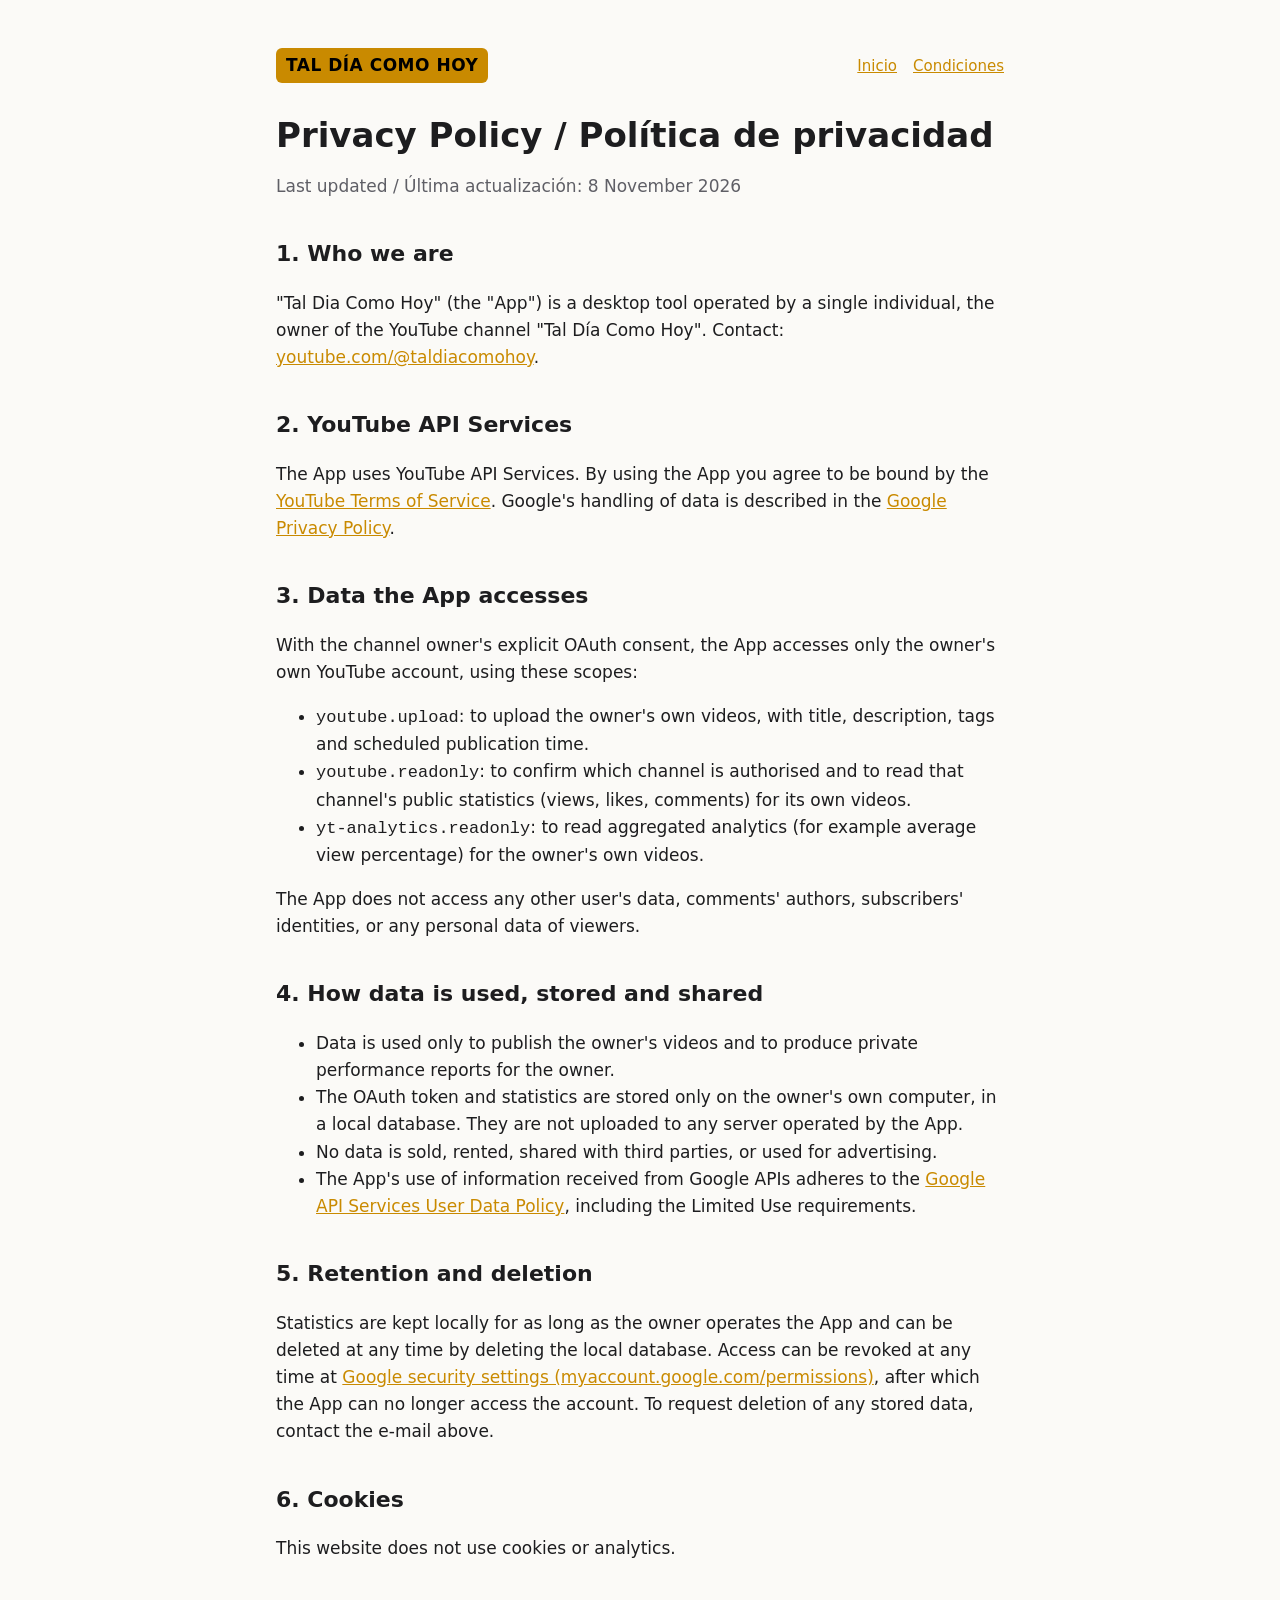
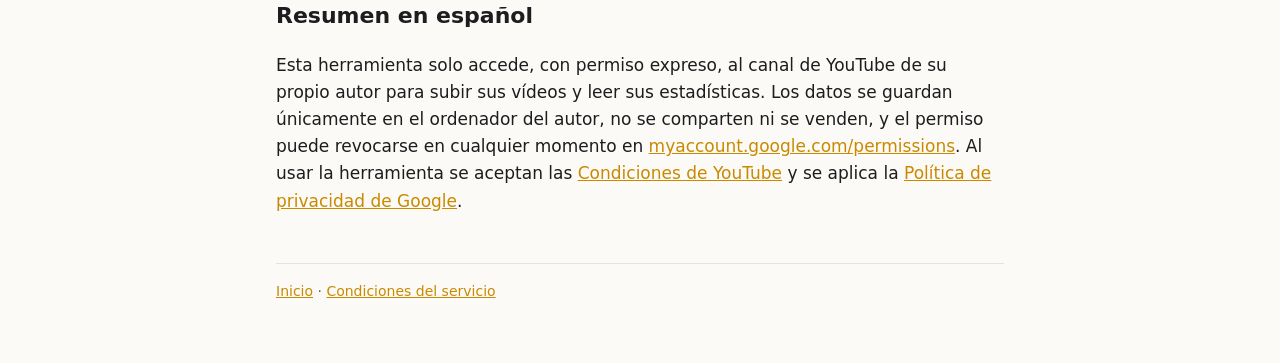
==== privacy.html @ f0731b88 "Add files via upload" ====
<!doctype html>
<html lang="es">
<head>
<meta charset="utf-8">
<meta name="viewport" content="width=device-width, initial-scale=1">
<title>Privacy Policy · Tal Día Como Hoy</title>
<link rel="stylesheet" href="style.css">
</head>
<body>
<main>
  <header><span class="badge">TAL DÍA COMO HOY</span>
    <nav><a href="index.html">Inicio</a><a href="terms.html">Condiciones</a></nav></header>

  <h1>Privacy Policy / Política de privacidad</h1>
  <p class="muted">Last updated / Última actualización: 8 November 2026</p>

  <h2>1. Who we are</h2>
  <p>"Tal Dia Como Hoy" (the "App") is a desktop tool operated by a single individual, the owner of the YouTube channel
    "Tal Día Como Hoy". Contact: <a href="https://www.youtube.com/channel/UC7yAxBQmrcYZxwEelT-Y1Kg">youtube.com/@taldiacomohoy</a>.</p>

  <h2>2. YouTube API Services</h2>
  <p>The App uses YouTube API Services. By using the App you agree to be bound by the
    <a href="https://www.youtube.com/t/terms">YouTube Terms of Service</a>. Google's handling of data is described in the
    <a href="https://policies.google.com/privacy">Google Privacy Policy</a>.</p>

  <h2>3. Data the App accesses</h2>
  <p>With the channel owner's explicit OAuth consent, the App accesses only the owner's own YouTube account, using these scopes:</p>
  <ul>
    <li><code>youtube.upload</code>: to upload the owner's own videos, with title, description, tags and scheduled publication time.</li>
    <li><code>youtube.readonly</code>: to confirm which channel is authorised and to read that channel's public statistics (views, likes, comments) for its own videos.</li>
    <li><code>yt-analytics.readonly</code>: to read aggregated analytics (for example average view percentage) for the owner's own videos.</li>
  </ul>
  <p>The App does not access any other user's data, comments' authors, subscribers' identities, or any personal data of viewers.</p>

  <h2>4. How data is used, stored and shared</h2>
  <ul>
    <li>Data is used only to publish the owner's videos and to produce private performance reports for the owner.</li>
    <li>The OAuth token and statistics are stored only on the owner's own computer, in a local database. They are not uploaded to any server operated by the App.</li>
    <li>No data is sold, rented, shared with third parties, or used for advertising.</li>
    <li>The App's use of information received from Google APIs adheres to the
      <a href="https://developers.google.com/terms/api-services-user-data-policy">Google API Services User Data Policy</a>,
      including the Limited Use requirements.</li>
  </ul>

  <h2>5. Retention and deletion</h2>
  <p>Statistics are kept locally for as long as the owner operates the App and can be deleted at any time by deleting the local
    database. Access can be revoked at any time at
    <a href="https://myaccount.google.com/permissions">Google security settings (myaccount.google.com/permissions)</a>,
    after which the App can no longer access the account. To request deletion of any stored data, contact the e-mail above.</p>

  <h2>6. Cookies</h2>
  <p>This website does not use cookies or analytics.</p>

  <h2>Resumen en español</h2>
  <p>Esta herramienta solo accede, con permiso expreso, al canal de YouTube de su propio autor para subir sus vídeos y leer
    sus estadísticas. Los datos se guardan únicamente en el ordenador del autor, no se comparten ni se venden, y el permiso
    puede revocarse en cualquier momento en <a href="https://myaccount.google.com/permissions">myaccount.google.com/permissions</a>.
    Al usar la herramienta se aceptan las <a href="https://www.youtube.com/t/terms">Condiciones de YouTube</a> y se aplica la
    <a href="https://policies.google.com/privacy">Política de privacidad de Google</a>.</p>

  <footer><a href="index.html">Inicio</a> · <a href="terms.html">Condiciones del servicio</a></footer>
</main>
</body>
</html>
---- style.css ----
:root { --bg: #fbfaf7; --fg: #1d1d1f; --muted: #5f5f66; --accent: #c98a00; --card: #ffffff; --line: #e6e3dc; }
@media (prefers-color-scheme: dark) { :root { --bg: #141416; --fg: #f2f2f2; --muted: #a9a9b2; --accent: #ffc83d; --card: #1d1d20; --line: #2c2c31; } }
* { box-sizing: border-box; }
body { margin: 0; background: var(--bg); color: var(--fg); font: 17px/1.6 system-ui, -apple-system, "Segoe UI", Roboto, sans-serif; }
main { max-width: 760px; margin: 0 auto; padding: 48px 16px 64px; }
header { display: flex; gap: 12px; align-items: center; margin-bottom: 32px; }
.badge { background: var(--accent); color: #000; font-weight: 800; padding: 4px 10px; border-radius: 6px; letter-spacing: .5px; }
nav { margin-left: auto; display: flex; gap: 16px; font-size: 15px; }
a { color: var(--accent); }
h1 { font-size: 34px; line-height: 1.2; margin: 0 0 8px; }
h2 { font-size: 22px; margin-top: 36px; }
.muted { color: var(--muted); }
.card { background: var(--card); border: 1px solid var(--line); border-radius: 12px; padding: 20px; margin: 20px 0; }
footer { margin-top: 48px; padding-top: 16px; border-top: 1px solid var(--line); font-size: 14px; color: var(--muted); }
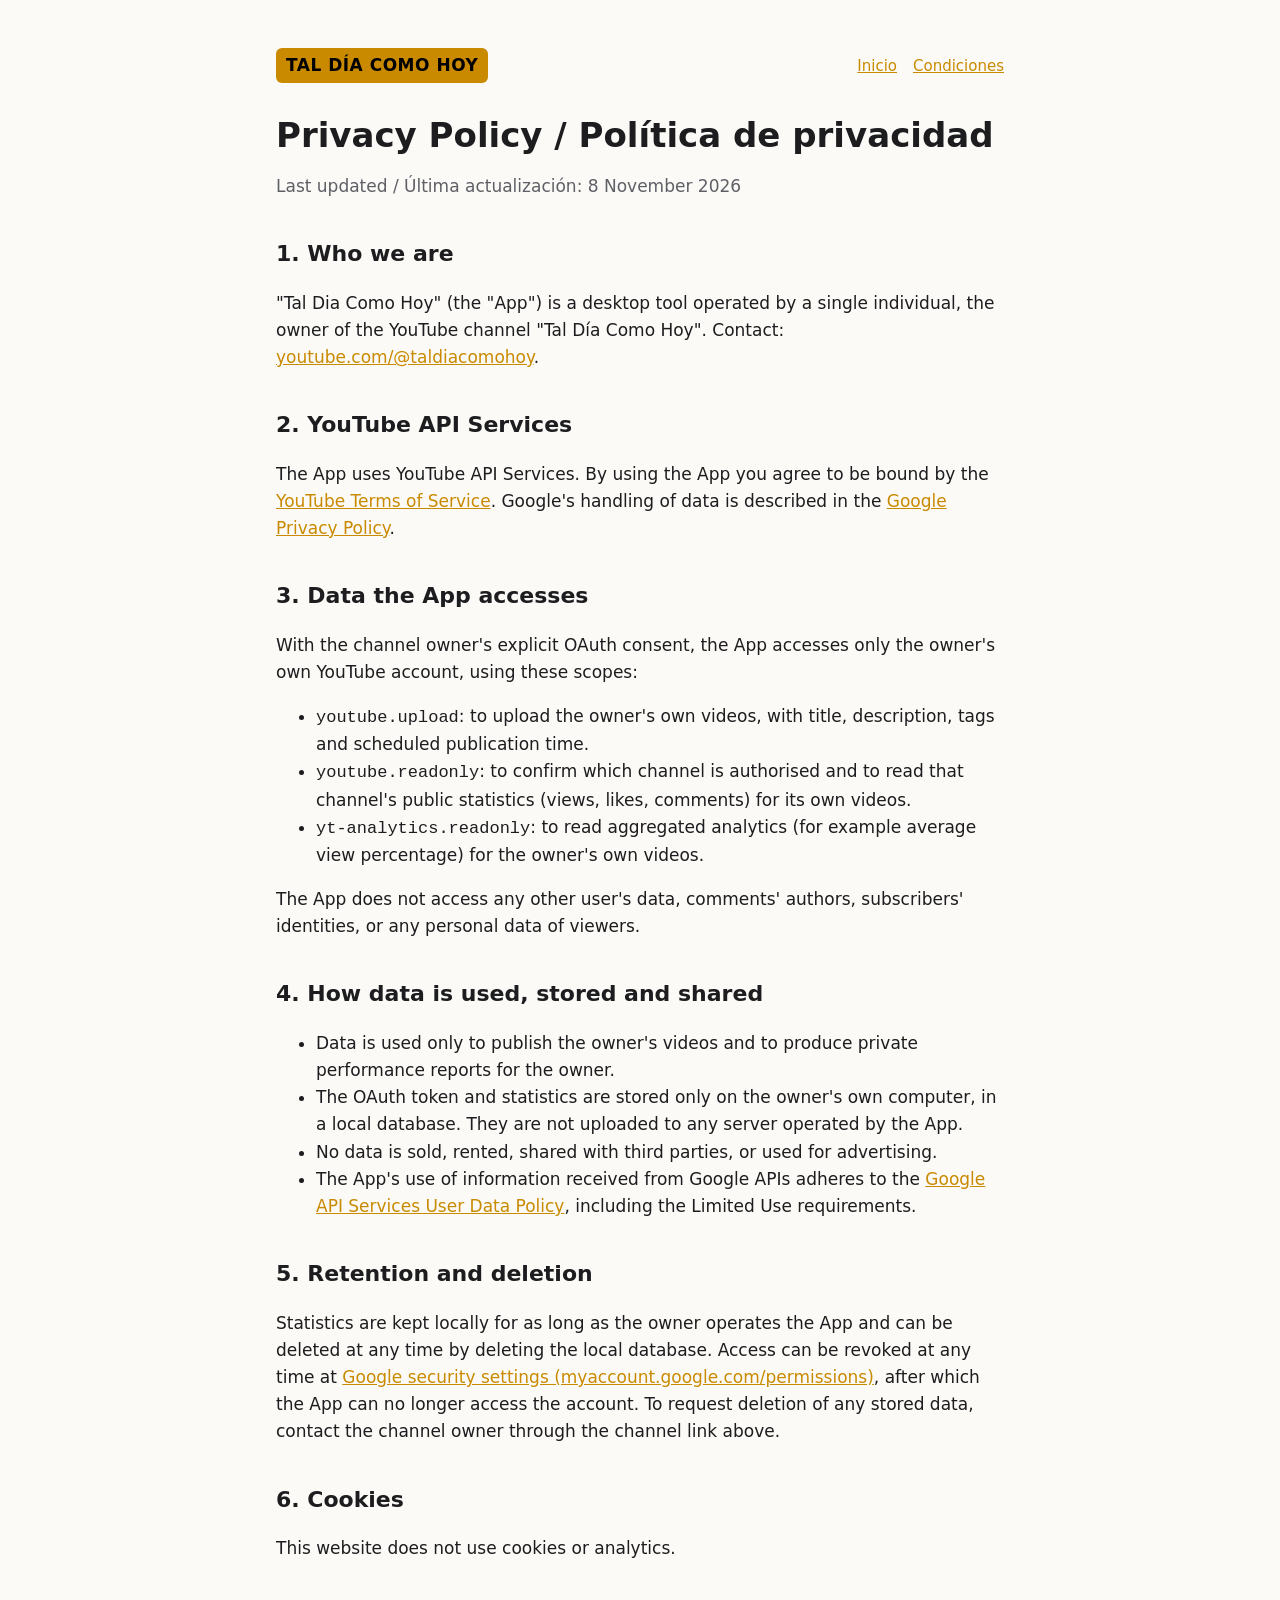
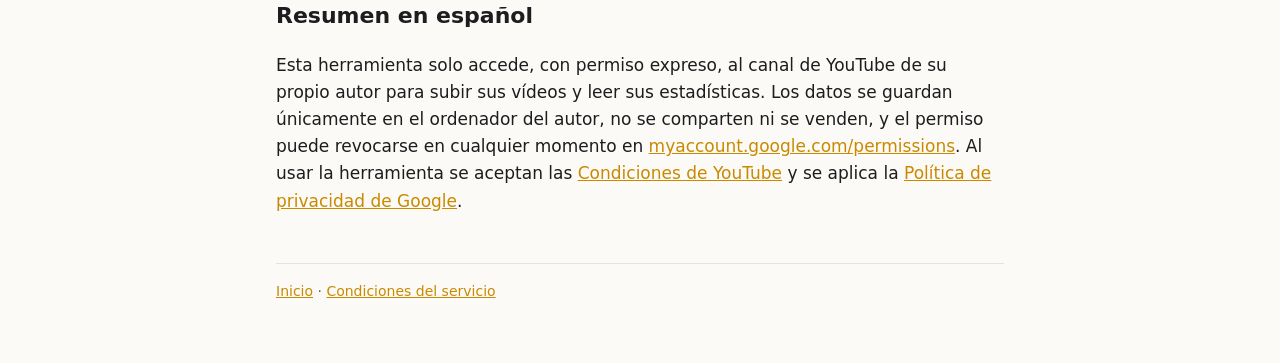
==== commit 879cbd57: "Add files via upload" ====
--- a/privacy.html
+++ b/privacy.html
@@ -46,7 +46,7 @@
   <p>Statistics are kept locally for as long as the owner operates the App and can be deleted at any time by deleting the local
     database. Access can be revoked at any time at
     <a href="https://myaccount.google.com/permissions">Google security settings (myaccount.google.com/permissions)</a>,
-    after which the App can no longer access the account. To request deletion of any stored data, contact the e-mail above.</p>
+    after which the App can no longer access the account. To request deletion of any stored data, contact the channel owner through the channel link above.</p>
 
   <h2>6. Cookies</h2>
   <p>This website does not use cookies or analytics.</p>
